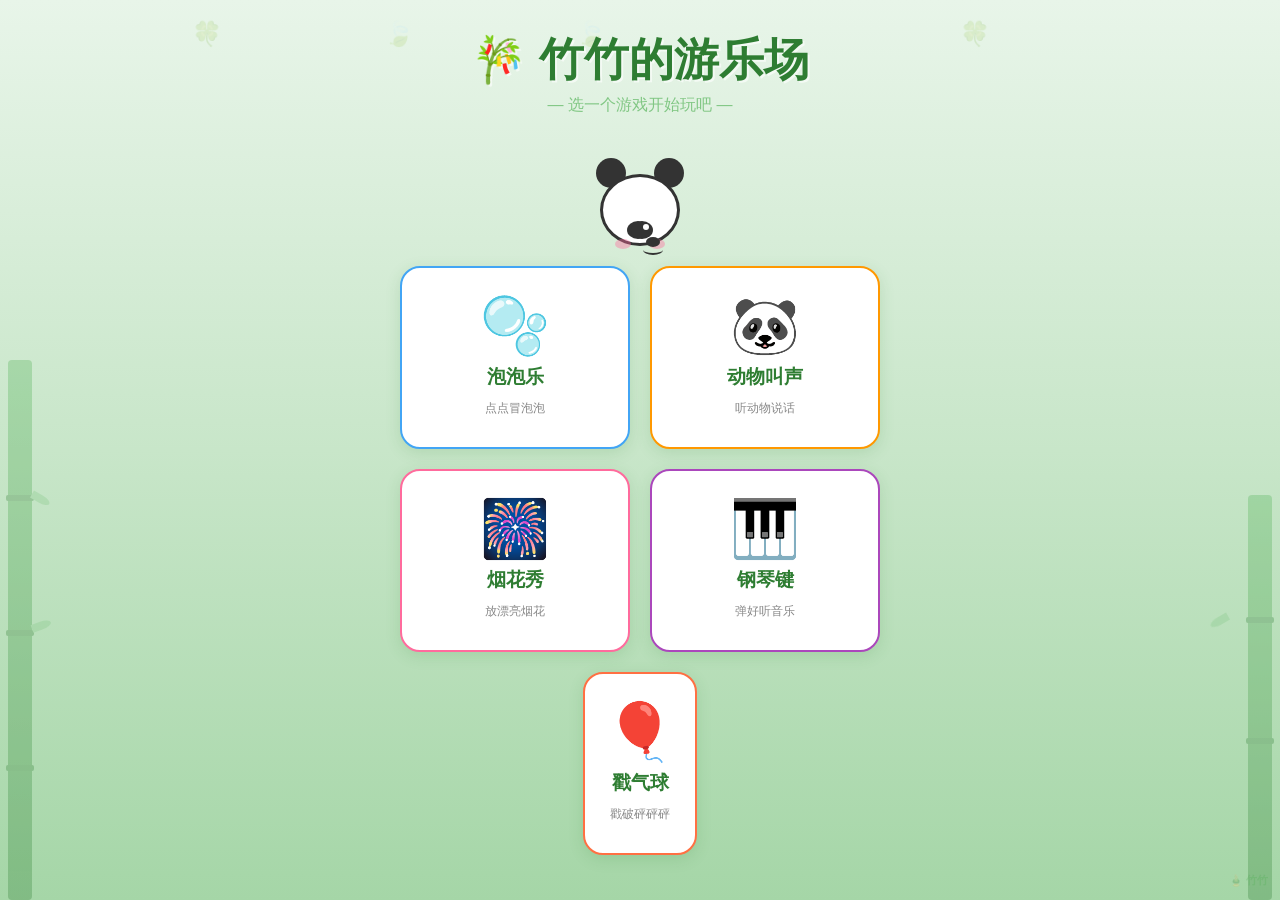
==== index.html @ 0129821f "竹竹的游乐场 - 5个宝宝网页游戏 Co-Authored-By: Claude Opus 4.7 <noreply@anthropic.com>" ====
<!DOCTYPE html>
<html lang="zh-CN">
<head>
  <meta charset="UTF-8">
  <meta name="viewport" content="width=device-width, initial-scale=1.0, maximum-scale=1.0, user-scalable=no">
  <title>竹竹的游乐场</title>
  <link rel="stylesheet" href="style.css">
  <style>
    .bamboo-bg-leaf {
      position: fixed;
      font-size: 1.5rem;
      opacity: 0.15;
      pointer-events: none;
      animation: drift-leaf 12s linear infinite;
    }
    @keyframes drift-leaf {
      0% { transform: translateY(-20px) rotate(0deg); opacity: 0; }
      10% { opacity: 0.15; }
      90% { opacity: 0.15; }
      100% { transform: translateY(100vh) rotate(360deg); opacity: 0; }
    }
  </style>
</head>
<body class="home">

  <!-- 竹子装饰 -->
  <div class="bamboo-deco left">
    <div class="bamboo-node" style="top:25%"></div>
    <div class="bamboo-node" style="top:50%"></div>
    <div class="bamboo-node" style="top:75%"></div>
    <div class="bamboo-leaf" style="top:24%; left:24px; transform:rotate(30deg)"></div>
    <div class="bamboo-leaf" style="top:49%; left:24px; transform:rotate(-20deg); animation-delay:-1s"></div>
  </div>
  <div class="bamboo-deco right">
    <div class="bamboo-node" style="top:30%"></div>
    <div class="bamboo-node" style="top:60%"></div>
    <div class="bamboo-leaf" style="top:29%; right:24px; transform:rotate(-30deg) scaleX(-1); animation-delay:-0.5s"></div>
  </div>

  <!-- 飘落的竹叶 -->
  <div class="bamboo-bg-leaf" style="left:15%; animation-delay:0s">🍀</div>
  <div class="bamboo-bg-leaf" style="left:45%; animation-delay:3s">🍃</div>
  <div class="bamboo-bg-leaf" style="left:75%; animation-delay:6s">🍀</div>
  <div class="bamboo-bg-leaf" style="left:30%; animation-delay:9s">🍃</div>

  <!-- 标题 -->
  <h1 class="home-title">🎋 竹竹的游乐场</h1>
  <p class="home-subtitle">— 选一个游戏开始玩吧 —</p>

  <!-- 熊猫吉祥物 -->
  <div class="panda-mascot" id="panda" title="点我有惊喜！">
    <div class="panda-ear left"></div>
    <div class="panda-ear right"></div>
    <div class="panda-head">
      <div class="panda-eye left"><div class="panda-eye-shine"></div></div>
      <div class="panda-eye right"><div class="panda-eye-shine"></div></div>
      <div class="panda-blush left"></div>
      <div class="panda-blush right"></div>
      <div class="panda-nose"></div>
      <div class="panda-mouth"></div>
    </div>
  </div>

  <!-- 游戏选择 -->
  <div class="game-grid">
    <a class="game-card" href="bubbles.html">
      <div class="game-icon">🫧</div>
      <div class="game-name">泡泡乐</div>
      <div class="game-desc">点点冒泡泡</div>
    </a>
    <a class="game-card" href="animals.html">
      <div class="game-icon">🐼</div>
      <div class="game-name">动物叫声</div>
      <div class="game-desc">听动物说话</div>
    </a>
    <a class="game-card" href="fireworks.html">
      <div class="game-icon">🎆</div>
      <div class="game-name">烟花秀</div>
      <div class="game-desc">放漂亮烟花</div>
    </a>
    <a class="game-card" href="piano.html">
      <div class="game-icon">🎹</div>
      <div class="game-name">钢琴键</div>
      <div class="game-desc">弹好听音乐</div>
    </a>
    <a class="game-card" href="balloons.html">
      <div class="game-icon">🎈</div>
      <div class="game-name">戳气球</div>
      <div class="game-desc">戳破砰砰砰</div>
    </a>
  </div>

  <div class="zhuzhu-stamp">🎍 竹竹</div>

  <script src="common.js"></script>
  <script>
    // 点熊猫彩蛋
    let pandaClicks = 0;
    document.getElementById('panda').addEventListener('pointerdown', () => {
      pandaClicks++;
      ZZ.vibrate(20);
      if (pandaClicks % 3 === 0) {
        ZZ.showEncouragement();
        ZZ.playCheer();
        ZZ.speak('竹竹你好呀！');
      } else {
        ZZ.playBubble();
      }
    });
  </script>
</body>
</html>
---- style.css ----
/* ============================================
   竹竹的游乐场 - 共享样式
   ============================================ */

:root {
  --bamboo-green: #4CAF50;
  --bamboo-light: #81C784;
  --bamboo-dark: #2E7D32;
  --bamboo-pale: #E8F5E9;
  --bamboo-tan: #D4C5A9;
  --warm-orange: #FF9800;
  --warm-pink: #FF6B9D;
  --sky-blue: #42A5F5;
  --panda-black: #333;
  --bg-light: #F1F8E9;
}

* {
  margin: 0;
  padding: 0;
  box-sizing: border-box;
  touch-action: manipulation;
  -webkit-tap-highlight-color: transparent;
  -webkit-user-select: none;
  user-select: none;
}

html, body {
  width: 100%;
  height: 100%;
  overflow: hidden;
  font-family: "PingFang SC", "Hiragino Sans GB", "Microsoft YaHei", sans-serif;
  background: var(--bg-light);
}

/* ---- 首页 ---- */
.home {
  display: flex;
  flex-direction: column;
  align-items: center;
  min-height: 100vh;
  padding: 20px;
  background: linear-gradient(180deg, #E8F5E9 0%, #C8E6C9 50%, #A5D6A7 100%);
  overflow-y: auto;
}

.home-title {
  font-size: 2.2rem;
  color: var(--bamboo-dark);
  text-shadow: 2px 2px 0 rgba(255,255,255,0.6);
  margin: 10px 0 5px;
  position: relative;
}

.home-subtitle {
  font-size: 1rem;
  color: var(--bamboo-light);
  margin-bottom: 20px;
}

/* 熊猫吉祥物 */
.panda-mascot {
  width: 100px;
  height: 100px;
  position: relative;
  margin: 10px auto 20px;
  cursor: pointer;
  animation: panda-bounce 2s ease-in-out infinite;
}

@keyframes panda-bounce {
  0%, 100% { transform: translateY(0); }
  50% { transform: translateY(-10px); }
}

.panda-mascot:active {
  animation: panda-squish 0.3s ease;
}

@keyframes panda-squish {
  0% { transform: scale(1); }
  50% { transform: scale(1.2, 0.8); }
  100% { transform: scale(1); }
}

.panda-head {
  width: 80px;
  height: 72px;
  background: white;
  border-radius: 50%;
  position: absolute;
  top: 28px;
  left: 10px;
  border: 3px solid var(--panda-black);
  z-index: 2;
}

.panda-ear {
  width: 30px;
  height: 30px;
  background: var(--panda-black);
  border-radius: 50%;
  position: absolute;
  top: 12px;
  z-index: 1;
}

.panda-ear.left { left: 6px; }
.panda-ear.right { right: 6px; }

.panda-eye {
  width: 22px;
  height: 18px;
  background: var(--panda-black);
  border-radius: 50%;
  position: absolute;
  top: 44px;
  z-index: 3;
}

.panda-eye.left { left: 24px; }
.panda-eye.right { right: 24px; }

.panda-eye-shine {
  width: 6px;
  height: 6px;
  background: white;
  border-radius: 50%;
  position: absolute;
  top: 3px;
  right: 4px;
}

.panda-nose {
  width: 14px;
  height: 10px;
  background: var(--panda-black);
  border-radius: 50%;
  position: absolute;
  top: 60px;
  left: 43px;
  z-index: 3;
}

.panda-mouth {
  width: 20px;
  height: 10px;
  border-bottom: 2px solid var(--panda-black);
  border-radius: 0 0 50% 50%;
  position: absolute;
  top: 68px;
  left: 40px;
  z-index: 3;
}

.panda-blush {
  width: 16px;
  height: 10px;
  background: rgba(255, 107, 157, 0.4);
  border-radius: 50%;
  position: absolute;
  top: 62px;
  z-index: 3;
}

.panda-blush.left { left: 12px; }
.panda-blush.right { right: 12px; }

/* 竹子装饰 */
.bamboo-deco {
  position: fixed;
  bottom: 0;
  width: 24px;
  background: linear-gradient(180deg, var(--bamboo-green), var(--bamboo-dark));
  border-radius: 4px;
  z-index: 0;
  opacity: 0.3;
}

.bamboo-deco.left { left: 8px; height: 60vh; }
.bamboo-deco.right { right: 8px; height: 45vh; }

.bamboo-node {
  width: 28px;
  height: 6px;
  background: var(--bamboo-dark);
  border-radius: 2px;
  position: absolute;
  left: -2px;
}

.bamboo-leaf {
  width: 20px;
  height: 8px;
  background: var(--bamboo-light);
  border-radius: 0 50% 50% 0;
  position: absolute;
  transform-origin: left center;
  animation: leaf-sway 3s ease-in-out infinite;
}

@keyframes leaf-sway {
  0%, 100% { transform: rotate(-10deg); }
  50% { transform: rotate(10deg); }
}

/* 游戏卡片 */
.game-grid {
  display: grid;
  grid-template-columns: repeat(2, 1fr);
  gap: 16px;
  max-width: 400px;
  width: 100%;
  padding: 0 10px;
  position: relative;
  z-index: 1;
}

.game-card {
  background: white;
  border-radius: 20px;
  padding: 24px 16px;
  text-align: center;
  box-shadow: 0 4px 15px rgba(46, 125, 50, 0.15);
  cursor: pointer;
  transition: transform 0.15s ease, box-shadow 0.15s ease;
  text-decoration: none;
  display: flex;
  flex-direction: column;
  align-items: center;
  gap: 10px;
  border: 2px solid transparent;
}

.game-card:last-child {
  grid-column: 1 / -1;
  max-width: 50%;
  margin: 0 auto;
}

.game-card:active {
  transform: scale(0.95);
  box-shadow: 0 2px 8px rgba(46, 125, 50, 0.25);
}

.game-card:nth-child(1) { border-color: var(--sky-blue); }
.game-card:nth-child(2) { border-color: var(--warm-orange); }
.game-card:nth-child(3) { border-color: var(--warm-pink); }
.game-card:nth-child(4) { border-color: #AB47BC; }
.game-card:nth-child(5) { border-color: #FF7043; }

.game-icon {
  font-size: 3rem;
  line-height: 1;
}

.game-name {
  font-size: 1.2rem;
  font-weight: 700;
  color: var(--bamboo-dark);
}

.game-desc {
  font-size: 0.75rem;
  color: #888;
}

/* ---- 游戏页通用 ---- */
.game-page {
  width: 100%;
  height: 100%;
  position: relative;
  overflow: hidden;
}

.game-header {
  position: fixed;
  top: 0;
  left: 0;
  right: 0;
  display: flex;
  justify-content: space-between;
  align-items: center;
  padding: 8px 12px;
  z-index: 100;
  pointer-events: none;
}

.game-header > * {
  pointer-events: auto;
}

.back-btn {
  width: 44px;
  height: 44px;
  border-radius: 50%;
  background: rgba(255,255,255,0.85);
  border: 2px solid var(--bamboo-light);
  display: flex;
  align-items: center;
  justify-content: center;
  font-size: 1.2rem;
  cursor: pointer;
  box-shadow: 0 2px 8px rgba(0,0,0,0.1);
  transition: transform 0.15s;
}

.back-btn:active {
  transform: scale(0.9);
}

.game-title-float {
  font-size: 0.85rem;
  color: rgba(46, 125, 50, 0.5);
  font-weight: 600;
}

/* 鼓励语 */
.encouragement {
  position: fixed;
  pointer-events: none;
  z-index: 99;
  font-size: 2rem;
  font-weight: 800;
  color: var(--warm-pink);
  text-shadow: 2px 2px 0 rgba(255,255,255,0.8);
  animation: float-up 1.5s ease-out forwards;
}

@keyframes float-up {
  0% { opacity: 1; transform: translateY(0) scale(0.5); }
  30% { opacity: 1; transform: translateY(-20px) scale(1.2); }
  100% { opacity: 0; transform: translateY(-80px) scale(0.8); }
}

/* 通用游戏区域 canvas */
.game-canvas {
  width: 100%;
  height: 100%;
  display: block;
}

/* 动物叫声 / 钢琴 DOM 游戏 */
.game-dom-area {
  width: 100%;
  height: 100%;
  display: flex;
  flex-direction: column;
  padding-top: 56px;
}

/* 熊猫水印章 */
.zhuzhu-stamp {
  position: fixed;
  bottom: 12px;
  right: 12px;
  font-size: 0.7rem;
  color: rgba(76, 175, 80, 0.25);
  font-weight: 600;
  pointer-events: none;
  z-index: 50;
}

/* ---- 响应式 ---- */
@media (min-width: 600px) {
  .home-title { font-size: 2.8rem; }
  .game-grid { max-width: 500px; gap: 20px; }
  .game-card { padding: 30px 20px; }
  .game-icon { font-size: 3.5rem; }
}

@media (max-height: 600px) {
  .panda-mascot { width: 70px; height: 70px; margin: 5px auto 10px; }
  .panda-head { width: 56px; height: 50px; top: 20px; left: 7px; }
  .panda-ear { width: 22px; height: 22px; top: 8px; }
  .panda-ear.left { left: 4px; }
  .panda-ear.right { right: 4px; }
  .panda-eye { width: 16px; height: 13px; top: 32px; }
  .panda-eye.left { left: 17px; }
  .panda-eye.right { right: 17px; }
  .panda-nose { top: 44px; left: 30px; width: 10px; height: 7px; }
  .panda-mouth { top: 49px; left: 28px; }
  .panda-blush { top: 44px; width: 12px; height: 7px; }
  .panda-blush.left { left: 8px; }
  .panda-blush.right { right: 8px; }
  .home-title { font-size: 1.8rem; margin: 5px 0; }
  .home-subtitle { margin-bottom: 10px; }
  .game-grid { gap: 10px; }
  .game-card { padding: 16px 10px; }
}
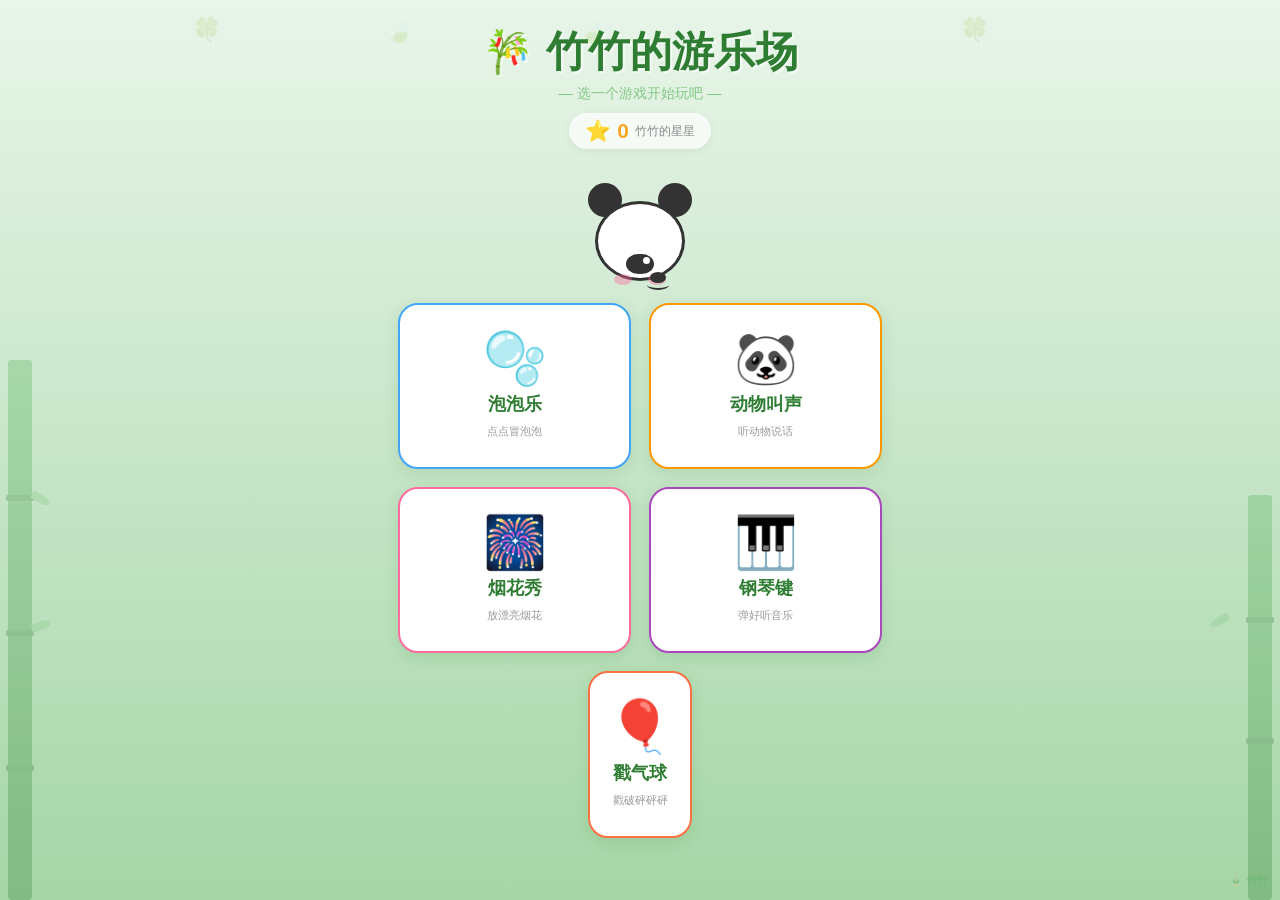
==== commit 07c57ee9: "v2: 大幅改进所有游戏 - 首页熊猫增大点击区域，修复手机适配 - 泡泡乐: 彩虹泡泡、大泡泡、连击系统 - 烟花秀: 7种烟花类型(球形/环形/心形/菊花/柳叶/星形/竹竹) - 动物叫声: 改进" ====
--- a/index.html
+++ b/index.html
@@ -47,6 +47,13 @@
   <h1 class="home-title">🎋 竹竹的游乐场</h1>
   <p class="home-subtitle">— 选一个游戏开始玩吧 —</p>
 
+  <!-- 星星积分 -->
+  <div class="star-bar">
+    <span class="star-icon">⭐</span>
+    <span class="star-count">0</span>
+    <span class="star-label">竹竹的星星</span>
+  </div>
+
   <!-- 熊猫吉祥物 -->
   <div class="panda-mascot" id="panda" title="点我有惊喜！">
     <div class="panda-ear left"></div>
@@ -94,6 +101,9 @@
 
   <script src="common.js"></script>
   <script>
+    // 显示星星
+    ZZ.updateStarDisplay();
+
     // 点熊猫彩蛋
     let pandaClicks = 0;
     document.getElementById('panda').addEventListener('pointerdown', () => {
@@ -103,6 +113,9 @@
         ZZ.showEncouragement();
         ZZ.playCheer();
         ZZ.speak('竹竹你好呀！');
+        // 给星星
+        const rect = document.getElementById('panda').getBoundingClientRect();
+        ZZ.flyStar(rect.left + rect.width / 2, rect.top, 1);
       } else {
         ZZ.playBubble();
       }
--- a/style.css
+++ b/style.css
@@ -1,5 +1,5 @@
 /* ============================================
-   竹竹的游乐场 - 共享样式
+   竹竹的游乐场 - 共享样式 v2
    ============================================ */
 
 :root {
@@ -39,33 +39,69 @@
   flex-direction: column;
   align-items: center;
   min-height: 100vh;
-  padding: 20px;
+  padding: 16px 16px 24px;
   background: linear-gradient(180deg, #E8F5E9 0%, #C8E6C9 50%, #A5D6A7 100%);
   overflow-y: auto;
+  -webkit-overflow-scrolling: touch;
 }
 
 .home-title {
-  font-size: 2.2rem;
+  font-size: 2rem;
   color: var(--bamboo-dark);
   text-shadow: 2px 2px 0 rgba(255,255,255,0.6);
-  margin: 10px 0 5px;
+  margin: 8px 0 4px;
+}
+
+.home-subtitle {
+  font-size: 0.9rem;
+  color: var(--bamboo-light);
+  margin-bottom: 10px;
+}
+
+/* 星星积分栏 */
+.star-bar {
+  display: flex;
+  align-items: center;
+  gap: 6px;
+  background: rgba(255,255,255,0.7);
+  padding: 6px 16px;
+  border-radius: 20px;
+  margin-bottom: 12px;
+  box-shadow: 0 2px 8px rgba(0,0,0,0.06);
+}
+
+.star-bar .star-icon {
+  font-size: 1.3rem;
+}
+
+.star-bar .star-count {
+  font-size: 1.3rem;
+  font-weight: 800;
+  color: #F9A825;
+}
+
+.star-bar .star-label {
+  font-size: 0.75rem;
+  color: #888;
+}
+
+/* 熊猫吉祥物 - 改为大可点击区域 */
+.panda-mascot {
+  width: 120px;
+  height: 120px;
   position: relative;
-}
-
-.home-subtitle {
-  font-size: 1rem;
-  color: var(--bamboo-light);
-  margin-bottom: 20px;
-}
-
-/* 熊猫吉祥物 */
-.panda-mascot {
-  width: 100px;
-  height: 100px;
-  position: relative;
-  margin: 10px auto 20px;
+  margin: 8px auto 14px;
   cursor: pointer;
   animation: panda-bounce 2s ease-in-out infinite;
+  /* 增大可点击热区 */
+  padding: 10px;
+}
+
+.panda-mascot::before {
+  content: '';
+  position: absolute;
+  inset: -8px;
+  border-radius: 50%;
 }
 
 @keyframes panda-bounce {
@@ -84,46 +120,46 @@
 }
 
 .panda-head {
-  width: 80px;
-  height: 72px;
+  width: 90px;
+  height: 80px;
   background: white;
   border-radius: 50%;
   position: absolute;
-  top: 28px;
-  left: 10px;
+  top: 32px;
+  left: 15px;
   border: 3px solid var(--panda-black);
   z-index: 2;
 }
 
 .panda-ear {
-  width: 30px;
-  height: 30px;
+  width: 34px;
+  height: 34px;
   background: var(--panda-black);
   border-radius: 50%;
   position: absolute;
-  top: 12px;
+  top: 14px;
   z-index: 1;
 }
 
-.panda-ear.left { left: 6px; }
-.panda-ear.right { right: 6px; }
+.panda-ear.left { left: 8px; }
+.panda-ear.right { right: 8px; }
 
 .panda-eye {
-  width: 22px;
-  height: 18px;
+  width: 24px;
+  height: 20px;
   background: var(--panda-black);
   border-radius: 50%;
   position: absolute;
-  top: 44px;
+  top: 50px;
   z-index: 3;
 }
 
-.panda-eye.left { left: 24px; }
-.panda-eye.right { right: 24px; }
+.panda-eye.left { left: 28px; }
+.panda-eye.right { right: 28px; }
 
 .panda-eye-shine {
-  width: 6px;
-  height: 6px;
+  width: 7px;
+  height: 7px;
   background: white;
   border-radius: 50%;
   position: absolute;
@@ -132,39 +168,39 @@
 }
 
 .panda-nose {
-  width: 14px;
-  height: 10px;
+  width: 16px;
+  height: 11px;
   background: var(--panda-black);
   border-radius: 50%;
   position: absolute;
-  top: 60px;
-  left: 43px;
+  top: 68px;
+  left: 52px;
   z-index: 3;
 }
 
 .panda-mouth {
-  width: 20px;
+  width: 22px;
   height: 10px;
   border-bottom: 2px solid var(--panda-black);
   border-radius: 0 0 50% 50%;
   position: absolute;
-  top: 68px;
-  left: 40px;
+  top: 76px;
+  left: 49px;
   z-index: 3;
 }
 
 .panda-blush {
-  width: 16px;
-  height: 10px;
+  width: 18px;
+  height: 11px;
   background: rgba(255, 107, 157, 0.4);
   border-radius: 50%;
   position: absolute;
-  top: 62px;
+  top: 70px;
   z-index: 3;
 }
 
-.panda-blush.left { left: 12px; }
-.panda-blush.right { right: 12px; }
+.panda-blush.left { left: 16px; }
+.panda-blush.right { right: 16px; }
 
 /* 竹子装饰 */
 .bamboo-deco {
@@ -208,10 +244,10 @@
 .game-grid {
   display: grid;
   grid-template-columns: repeat(2, 1fr);
-  gap: 16px;
+  gap: 14px;
   max-width: 400px;
   width: 100%;
-  padding: 0 10px;
+  padding: 0 8px;
   position: relative;
   z-index: 1;
 }
@@ -219,7 +255,7 @@
 .game-card {
   background: white;
   border-radius: 20px;
-  padding: 24px 16px;
+  padding: 22px 14px;
   text-align: center;
   box-shadow: 0 4px 15px rgba(46, 125, 50, 0.15);
   cursor: pointer;
@@ -228,8 +264,9 @@
   display: flex;
   flex-direction: column;
   align-items: center;
-  gap: 10px;
+  gap: 8px;
   border: 2px solid transparent;
+  min-height: 100px;
 }
 
 .game-card:last-child {
@@ -250,19 +287,19 @@
 .game-card:nth-child(5) { border-color: #FF7043; }
 
 .game-icon {
-  font-size: 3rem;
+  font-size: 2.8rem;
   line-height: 1;
 }
 
 .game-name {
-  font-size: 1.2rem;
+  font-size: 1.1rem;
   font-weight: 700;
   color: var(--bamboo-dark);
 }
 
 .game-desc {
-  font-size: 0.75rem;
-  color: #888;
+  font-size: 0.7rem;
+  color: #999;
 }
 
 /* ---- 游戏页通用 ---- */
@@ -313,6 +350,29 @@
   font-size: 0.85rem;
   color: rgba(46, 125, 50, 0.5);
   font-weight: 600;
+}
+
+/* 游戏内星星条 */
+.game-star-bar {
+  position: fixed;
+  top: 8px;
+  left: 50%;
+  transform: translateX(-50%);
+  display: flex;
+  align-items: center;
+  gap: 4px;
+  background: rgba(255,255,255,0.8);
+  padding: 4px 14px;
+  border-radius: 16px;
+  z-index: 100;
+  box-shadow: 0 2px 6px rgba(0,0,0,0.08);
+}
+
+.game-star-bar .star-icon { font-size: 1rem; }
+.game-star-bar .star-count {
+  font-size: 1rem;
+  font-weight: 800;
+  color: #F9A825;
 }
 
 /* 鼓励语 */
@@ -333,6 +393,21 @@
   100% { opacity: 0; transform: translateY(-80px) scale(0.8); }
 }
 
+/* 星星飞出 */
+.star-fly {
+  position: fixed;
+  pointer-events: none;
+  z-index: 101;
+  font-size: 1.5rem;
+  animation: star-fly-anim 0.8s ease-out forwards;
+}
+
+@keyframes star-fly-anim {
+  0% { opacity: 1; transform: translateY(0) scale(1); }
+  50% { opacity: 1; transform: translateY(-30px) scale(1.5); }
+  100% { opacity: 0; transform: translateY(-70px) scale(0.6); }
+}
+
 /* 通用游戏区域 canvas */
 .game-canvas {
   width: 100%;
@@ -363,28 +438,31 @@
 
 /* ---- 响应式 ---- */
 @media (min-width: 600px) {
-  .home-title { font-size: 2.8rem; }
-  .game-grid { max-width: 500px; gap: 20px; }
-  .game-card { padding: 30px 20px; }
-  .game-icon { font-size: 3.5rem; }
+  .home-title { font-size: 2.6rem; }
+  .game-grid { max-width: 500px; gap: 18px; }
+  .game-card { padding: 28px 18px; }
+  .game-icon { font-size: 3.2rem; }
 }
 
 @media (max-height: 600px) {
-  .panda-mascot { width: 70px; height: 70px; margin: 5px auto 10px; }
-  .panda-head { width: 56px; height: 50px; top: 20px; left: 7px; }
-  .panda-ear { width: 22px; height: 22px; top: 8px; }
-  .panda-ear.left { left: 4px; }
-  .panda-ear.right { right: 4px; }
-  .panda-eye { width: 16px; height: 13px; top: 32px; }
-  .panda-eye.left { left: 17px; }
-  .panda-eye.right { right: 17px; }
-  .panda-nose { top: 44px; left: 30px; width: 10px; height: 7px; }
-  .panda-mouth { top: 49px; left: 28px; }
-  .panda-blush { top: 44px; width: 12px; height: 7px; }
-  .panda-blush.left { left: 8px; }
-  .panda-blush.right { right: 8px; }
-  .home-title { font-size: 1.8rem; margin: 5px 0; }
-  .home-subtitle { margin-bottom: 10px; }
-  .game-grid { gap: 10px; }
-  .game-card { padding: 16px 10px; }
-}
+  .panda-mascot { width: 90px; height: 90px; margin: 4px auto 8px; padding: 6px; }
+  .panda-head { width: 68px; height: 60px; top: 24px; left: 11px; }
+  .panda-ear { width: 26px; height: 26px; top: 10px; }
+  .panda-ear.left { left: 6px; }
+  .panda-ear.right { right: 6px; }
+  .panda-eye { width: 18px; height: 15px; top: 38px; }
+  .panda-eye.left { left: 21px; }
+  .panda-eye.right { right: 21px; }
+  .panda-nose { top: 52px; left: 39px; width: 12px; height: 8px; }
+  .panda-mouth { top: 58px; left: 37px; }
+  .panda-blush { top: 52px; width: 14px; height: 8px; }
+  .panda-blush.left { left: 12px; }
+  .panda-blush.right { right: 12px; }
+  .home-title { font-size: 1.6rem; margin: 4px 0; }
+  .home-subtitle { margin-bottom: 6px; font-size: 0.75rem; }
+  .game-grid { gap: 8px; }
+  .game-card { padding: 14px 8px; min-height: 80px; }
+  .game-icon { font-size: 2.2rem; }
+  .game-name { font-size: 1rem; }
+  .star-bar { margin-bottom: 6px; padding: 4px 12px; }
+}
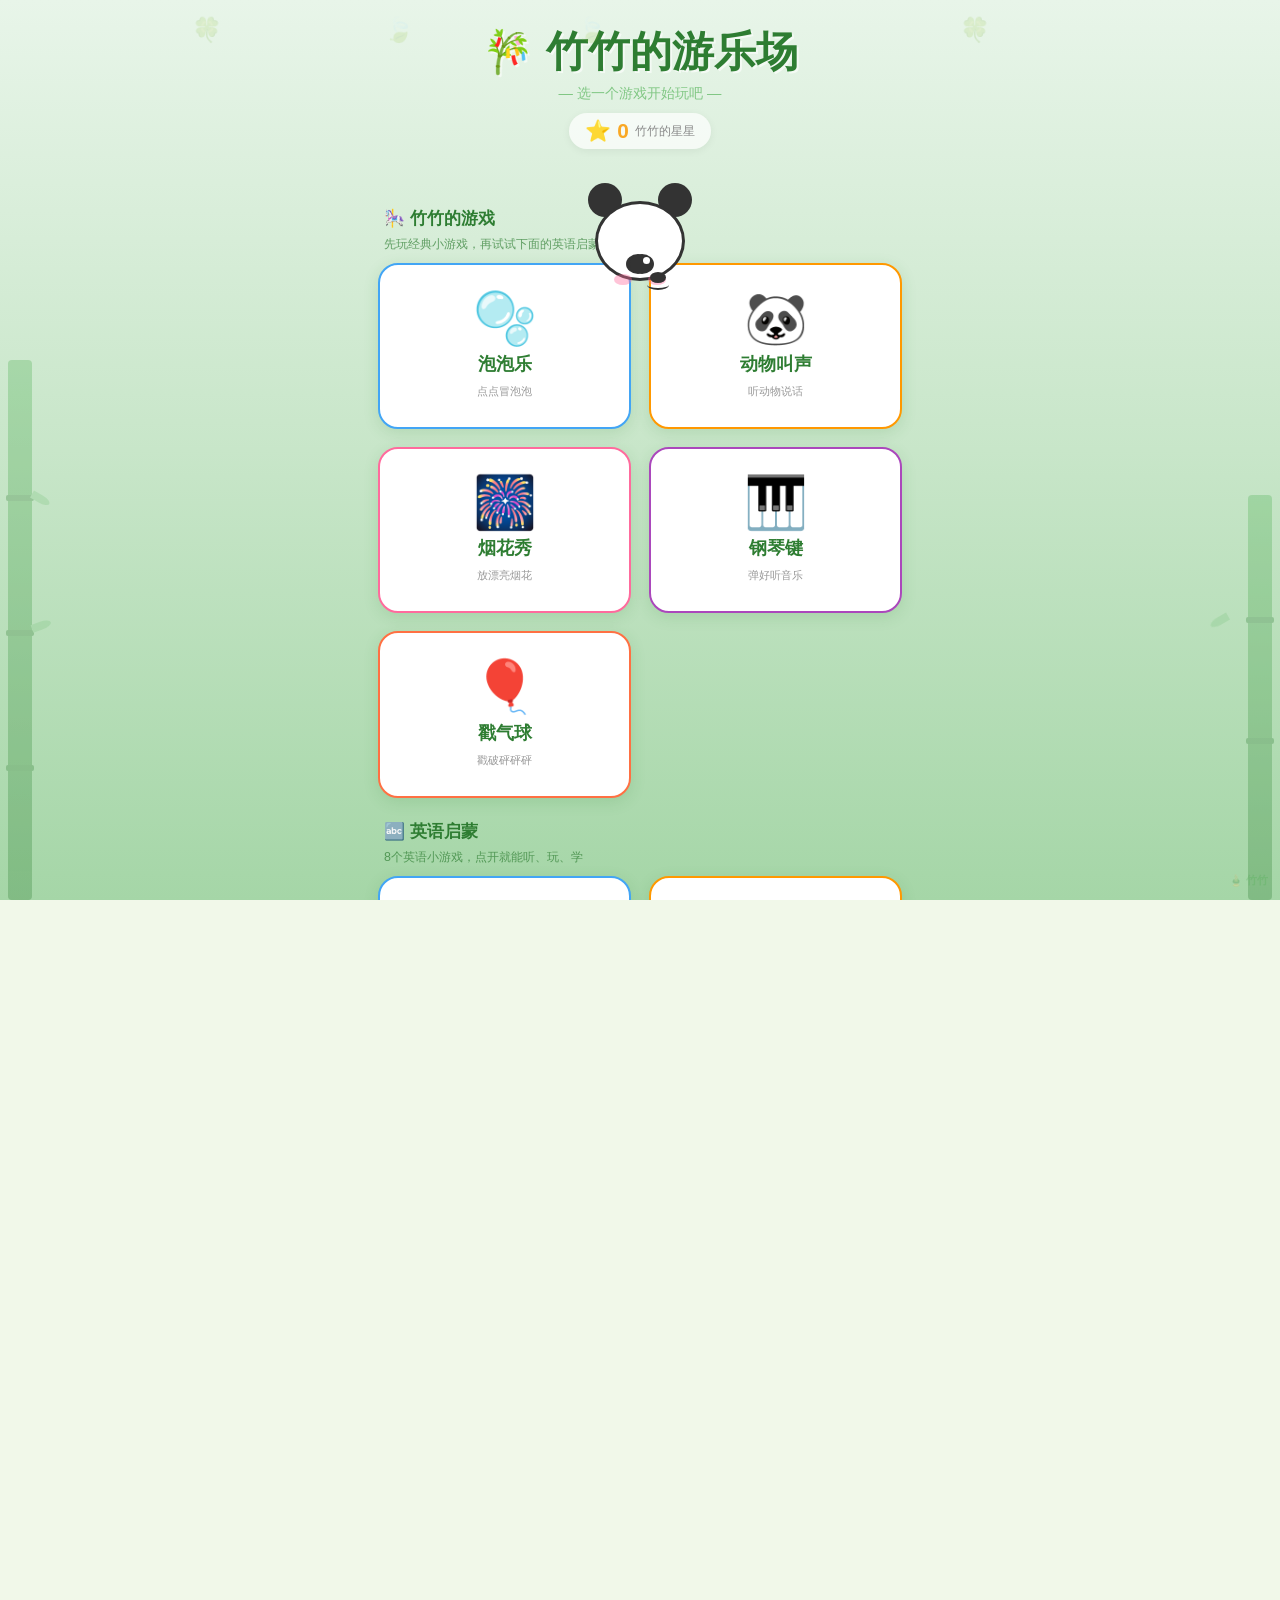
==== commit 2b7f2d71: "Add English learning mini-games Co-Authored-By: Claude <noreply@anthropic.com>" ====
--- a/index.html
+++ b/index.html
@@ -69,33 +69,84 @@
   </div>
 
   <!-- 游戏选择 -->
-  <div class="game-grid">
-    <a class="game-card" href="bubbles.html">
-      <div class="game-icon">🫧</div>
-      <div class="game-name">泡泡乐</div>
-      <div class="game-desc">点点冒泡泡</div>
-    </a>
-    <a class="game-card" href="animals.html">
-      <div class="game-icon">🐼</div>
-      <div class="game-name">动物叫声</div>
-      <div class="game-desc">听动物说话</div>
-    </a>
-    <a class="game-card" href="fireworks.html">
-      <div class="game-icon">🎆</div>
-      <div class="game-name">烟花秀</div>
-      <div class="game-desc">放漂亮烟花</div>
-    </a>
-    <a class="game-card" href="piano.html">
-      <div class="game-icon">🎹</div>
-      <div class="game-name">钢琴键</div>
-      <div class="game-desc">弹好听音乐</div>
-    </a>
-    <a class="game-card" href="balloons.html">
-      <div class="game-icon">🎈</div>
-      <div class="game-name">戳气球</div>
-      <div class="game-desc">戳破砰砰砰</div>
-    </a>
-  </div>
+  <section class="home-section">
+    <h2 class="section-title">🎠 竹竹的游戏</h2>
+    <p class="section-subtitle">先玩经典小游戏，再试试下面的英语启蒙吧</p>
+    <div class="game-grid">
+      <a class="game-card" href="bubbles.html">
+        <div class="game-icon">🫧</div>
+        <div class="game-name">泡泡乐</div>
+        <div class="game-desc">点点冒泡泡</div>
+      </a>
+      <a class="game-card" href="animals.html">
+        <div class="game-icon">🐼</div>
+        <div class="game-name">动物叫声</div>
+        <div class="game-desc">听动物说话</div>
+      </a>
+      <a class="game-card" href="fireworks.html">
+        <div class="game-icon">🎆</div>
+        <div class="game-name">烟花秀</div>
+        <div class="game-desc">放漂亮烟花</div>
+      </a>
+      <a class="game-card" href="piano.html">
+        <div class="game-icon">🎹</div>
+        <div class="game-name">钢琴键</div>
+        <div class="game-desc">弹好听音乐</div>
+      </a>
+      <a class="game-card" href="balloons.html">
+        <div class="game-icon">🎈</div>
+        <div class="game-name">戳气球</div>
+        <div class="game-desc">戳破砰砰砰</div>
+      </a>
+    </div>
+  </section>
+
+  <section class="home-section">
+    <h2 class="section-title">🔤 英语启蒙</h2>
+    <p class="section-subtitle">8个英语小游戏，点开就能听、玩、学</p>
+    <div class="game-grid">
+      <a class="game-card" href="english-tap-hear.html">
+        <div class="game-icon">🧸</div>
+        <div class="game-name">点词卡</div>
+        <div class="game-desc">tap & hear</div>
+      </a>
+      <a class="game-card" href="english-animal-sounds.html">
+        <div class="game-icon">🐶</div>
+        <div class="game-name">动物英语</div>
+        <div class="game-desc">animal sounds</div>
+      </a>
+      <a class="game-card" href="english-color-balloons.html">
+        <div class="game-icon">🌈</div>
+        <div class="game-name">颜色气球</div>
+        <div class="game-desc">color pop</div>
+      </a>
+      <a class="game-card" href="english-action-time.html">
+        <div class="game-icon">👏</div>
+        <div class="game-name">动作英语</div>
+        <div class="game-desc">action time</div>
+      </a>
+      <a class="game-card" href="english-peekaboo.html">
+        <div class="game-icon">🚪</div>
+        <div class="game-name">找惊喜</div>
+        <div class="game-desc">peekaboo</div>
+      </a>
+      <a class="game-card" href="english-feed-animal.html">
+        <div class="game-icon">🍌</div>
+        <div class="game-name">喂小动物</div>
+        <div class="game-desc">feed the animal</div>
+      </a>
+      <a class="game-card" href="english-daily-routine.html">
+        <div class="game-icon">🪥</div>
+        <div class="game-name">日常英语</div>
+        <div class="game-desc">daily routine</div>
+      </a>
+      <a class="game-card" href="english-song-move.html">
+        <div class="game-icon">🎵</div>
+        <div class="game-name">儿歌动作</div>
+        <div class="game-desc">song & move</div>
+      </a>
+    </div>
+  </section>
 
   <div class="zhuzhu-stamp">🎍 竹竹</div>
 
--- a/style.css
+++ b/style.css
@@ -58,6 +58,27 @@
   margin-bottom: 10px;
 }
 
+.home-section {
+  width: 100%;
+  max-width: 440px;
+  position: relative;
+  z-index: 1;
+  margin-bottom: 18px;
+}
+
+.section-title {
+  font-size: 1.05rem;
+  font-weight: 800;
+  color: var(--bamboo-dark);
+  margin: 4px 14px 8px;
+}
+
+.section-subtitle {
+  font-size: 0.78rem;
+  color: rgba(46, 125, 50, 0.7);
+  margin: -2px 14px 10px;
+}
+
 /* 星星积分栏 */
 .star-bar {
   display: flex;
@@ -245,11 +266,8 @@
   display: grid;
   grid-template-columns: repeat(2, 1fr);
   gap: 14px;
-  max-width: 400px;
   width: 100%;
   padding: 0 8px;
-  position: relative;
-  z-index: 1;
 }
 
 .game-card {
@@ -269,12 +287,6 @@
   min-height: 100px;
 }
 
-.game-card:last-child {
-  grid-column: 1 / -1;
-  max-width: 50%;
-  margin: 0 auto;
-}
-
 .game-card:active {
   transform: scale(0.95);
   box-shadow: 0 2px 8px rgba(46, 125, 50, 0.25);
@@ -285,6 +297,9 @@
 .game-card:nth-child(3) { border-color: var(--warm-pink); }
 .game-card:nth-child(4) { border-color: #AB47BC; }
 .game-card:nth-child(5) { border-color: #FF7043; }
+.game-card:nth-child(6) { border-color: #66BB6A; }
+.game-card:nth-child(7) { border-color: #26C6DA; }
+.game-card:nth-child(8) { border-color: #9CCC65; }
 
 .game-icon {
   font-size: 2.8rem;
@@ -300,6 +315,213 @@
 .game-desc {
   font-size: 0.7rem;
   color: #999;
+}
+
+/* ---- 英语小游戏通用 ---- */
+.english-shell {
+  flex: 1;
+  display: flex;
+  flex-direction: column;
+  padding: 58px 12px 16px;
+  gap: 12px;
+  overflow-y: auto;
+  -webkit-overflow-scrolling: touch;
+}
+
+.english-prompt {
+  background: rgba(255,255,255,0.92);
+  border-radius: 24px;
+  padding: 16px 18px;
+  box-shadow: 0 8px 24px rgba(0,0,0,0.08);
+  display: flex;
+  flex-direction: column;
+  gap: 6px;
+  text-align: center;
+}
+
+.english-prompt-kicker {
+  font-size: 0.78rem;
+  font-weight: 700;
+  letter-spacing: 0.08em;
+  color: rgba(46, 125, 50, 0.55);
+  text-transform: uppercase;
+}
+
+.english-prompt-text {
+  font-size: 1.9rem;
+  font-weight: 800;
+  color: #2E7D32;
+  line-height: 1.15;
+}
+
+.english-prompt-hint {
+  font-size: 0.92rem;
+  color: #7B8A7D;
+  min-height: 1.3em;
+}
+
+.english-replay-btn {
+  align-self: center;
+  border: none;
+  background: linear-gradient(135deg, #81C784, #4CAF50);
+  color: white;
+  border-radius: 999px;
+  padding: 10px 18px;
+  font-size: 0.95rem;
+  font-weight: 700;
+  box-shadow: 0 6px 16px rgba(76, 175, 80, 0.25);
+  cursor: pointer;
+}
+
+.english-replay-btn:active {
+  transform: scale(0.94);
+}
+
+.english-play-grid {
+  display: grid;
+  grid-template-columns: repeat(2, 1fr);
+  gap: 12px;
+  align-content: start;
+}
+
+.english-card {
+  position: relative;
+  min-height: 148px;
+  border-radius: 28px;
+  border: none;
+  background: rgba(255,255,255,0.95);
+  display: flex;
+  flex-direction: column;
+  align-items: center;
+  justify-content: center;
+  gap: 8px;
+  box-shadow: 0 8px 20px rgba(0,0,0,0.08);
+  cursor: pointer;
+  padding: 14px 10px;
+  overflow: hidden;
+  transition: transform 0.15s ease, box-shadow 0.15s ease;
+}
+
+.english-card:active {
+  transform: scale(0.95);
+}
+
+.english-card.correct {
+  animation: english-card-bounce 0.45s ease;
+  box-shadow: 0 10px 24px rgba(76, 175, 80, 0.22);
+}
+
+.english-card.miss {
+  animation: english-card-shake 0.28s ease;
+}
+
+.english-card-emoji {
+  font-size: 3.4rem;
+  line-height: 1;
+}
+
+.english-card-word {
+  font-size: 1.35rem;
+  font-weight: 800;
+  color: #35523D;
+  text-transform: capitalize;
+}
+
+.english-card-sub {
+  font-size: 0.82rem;
+  color: #8A998C;
+  text-align: center;
+  line-height: 1.3;
+}
+
+.english-balloon-card {
+  color: white;
+  text-shadow: 0 1px 3px rgba(0,0,0,0.18);
+}
+
+.english-balloon-card::before {
+  content: '';
+  position: absolute;
+  width: 76px;
+  height: 96px;
+  border-radius: 50% 50% 45% 45%;
+  background: rgba(255,255,255,0.14);
+  top: 18px;
+  left: 50%;
+  transform: translateX(-50%);
+  box-shadow: inset -8px -10px 18px rgba(0,0,0,0.08);
+}
+
+.english-balloon-card::after {
+  content: '';
+  position: absolute;
+  width: 2px;
+  height: 42px;
+  background: rgba(255,255,255,0.85);
+  bottom: 18px;
+  left: 50%;
+  transform: translateX(-50%);
+}
+
+.english-balloon-card .english-card-word,
+.english-balloon-card .english-card-sub,
+.english-balloon-card .english-card-emoji {
+  position: relative;
+  z-index: 1;
+  color: inherit;
+}
+
+.english-balloon-card.popped {
+  animation: english-pop-away 0.42s ease;
+}
+
+.english-scene-card {
+  min-height: 170px;
+}
+
+.english-footer-tip {
+  text-align: center;
+  font-size: 0.75rem;
+  color: rgba(46, 125, 50, 0.55);
+  padding-bottom: 4px;
+}
+
+.english-hero-card {
+  background: rgba(255,255,255,0.9);
+  border-radius: 24px;
+  padding: 16px 18px;
+  box-shadow: 0 8px 22px rgba(0,0,0,0.08);
+  text-align: center;
+}
+
+.english-hero-card h2 {
+  font-size: 1.4rem;
+  color: var(--bamboo-dark);
+  margin-bottom: 6px;
+}
+
+.english-hero-card p {
+  font-size: 0.86rem;
+  color: #6F8571;
+  line-height: 1.5;
+}
+
+@keyframes english-card-bounce {
+  0% { transform: scale(1); }
+  40% { transform: scale(1.08); }
+  100% { transform: scale(1); }
+}
+
+@keyframes english-card-shake {
+  0%, 100% { transform: translateX(0); }
+  25% { transform: translateX(-6px); }
+  75% { transform: translateX(6px); }
+}
+
+@keyframes english-pop-away {
+  0% { transform: scale(1); opacity: 1; }
+  60% { transform: scale(1.14); opacity: 1; }
+  100% { transform: scale(0.8); opacity: 0.35; }
 }
 
 /* ---- 游戏页通用 ---- */
@@ -439,9 +661,30 @@
 /* ---- 响应式 ---- */
 @media (min-width: 600px) {
   .home-title { font-size: 2.6rem; }
-  .game-grid { max-width: 500px; gap: 18px; }
+  .home-section { max-width: 540px; }
+  .game-grid { gap: 18px; }
   .game-card { padding: 28px 18px; }
   .game-icon { font-size: 3.2rem; }
+}
+
+@media (max-height: 700px) {
+  .english-shell {
+    padding-top: 54px;
+    gap: 10px;
+  }
+
+  .english-prompt-text {
+    font-size: 1.6rem;
+  }
+
+  .english-card,
+  .english-scene-card {
+    min-height: 132px;
+  }
+
+  .english-card-emoji {
+    font-size: 3rem;
+  }
 }
 
 @media (max-height: 600px) {
@@ -460,6 +703,9 @@
   .panda-blush.right { right: 12px; }
   .home-title { font-size: 1.6rem; margin: 4px 0; }
   .home-subtitle { margin-bottom: 6px; font-size: 0.75rem; }
+  .home-section { margin-bottom: 12px; }
+  .section-title { font-size: 0.95rem; margin-bottom: 6px; }
+  .section-subtitle { font-size: 0.72rem; margin-bottom: 8px; }
   .game-grid { gap: 8px; }
   .game-card { padding: 14px 8px; min-height: 80px; }
   .game-icon { font-size: 2.2rem; }
